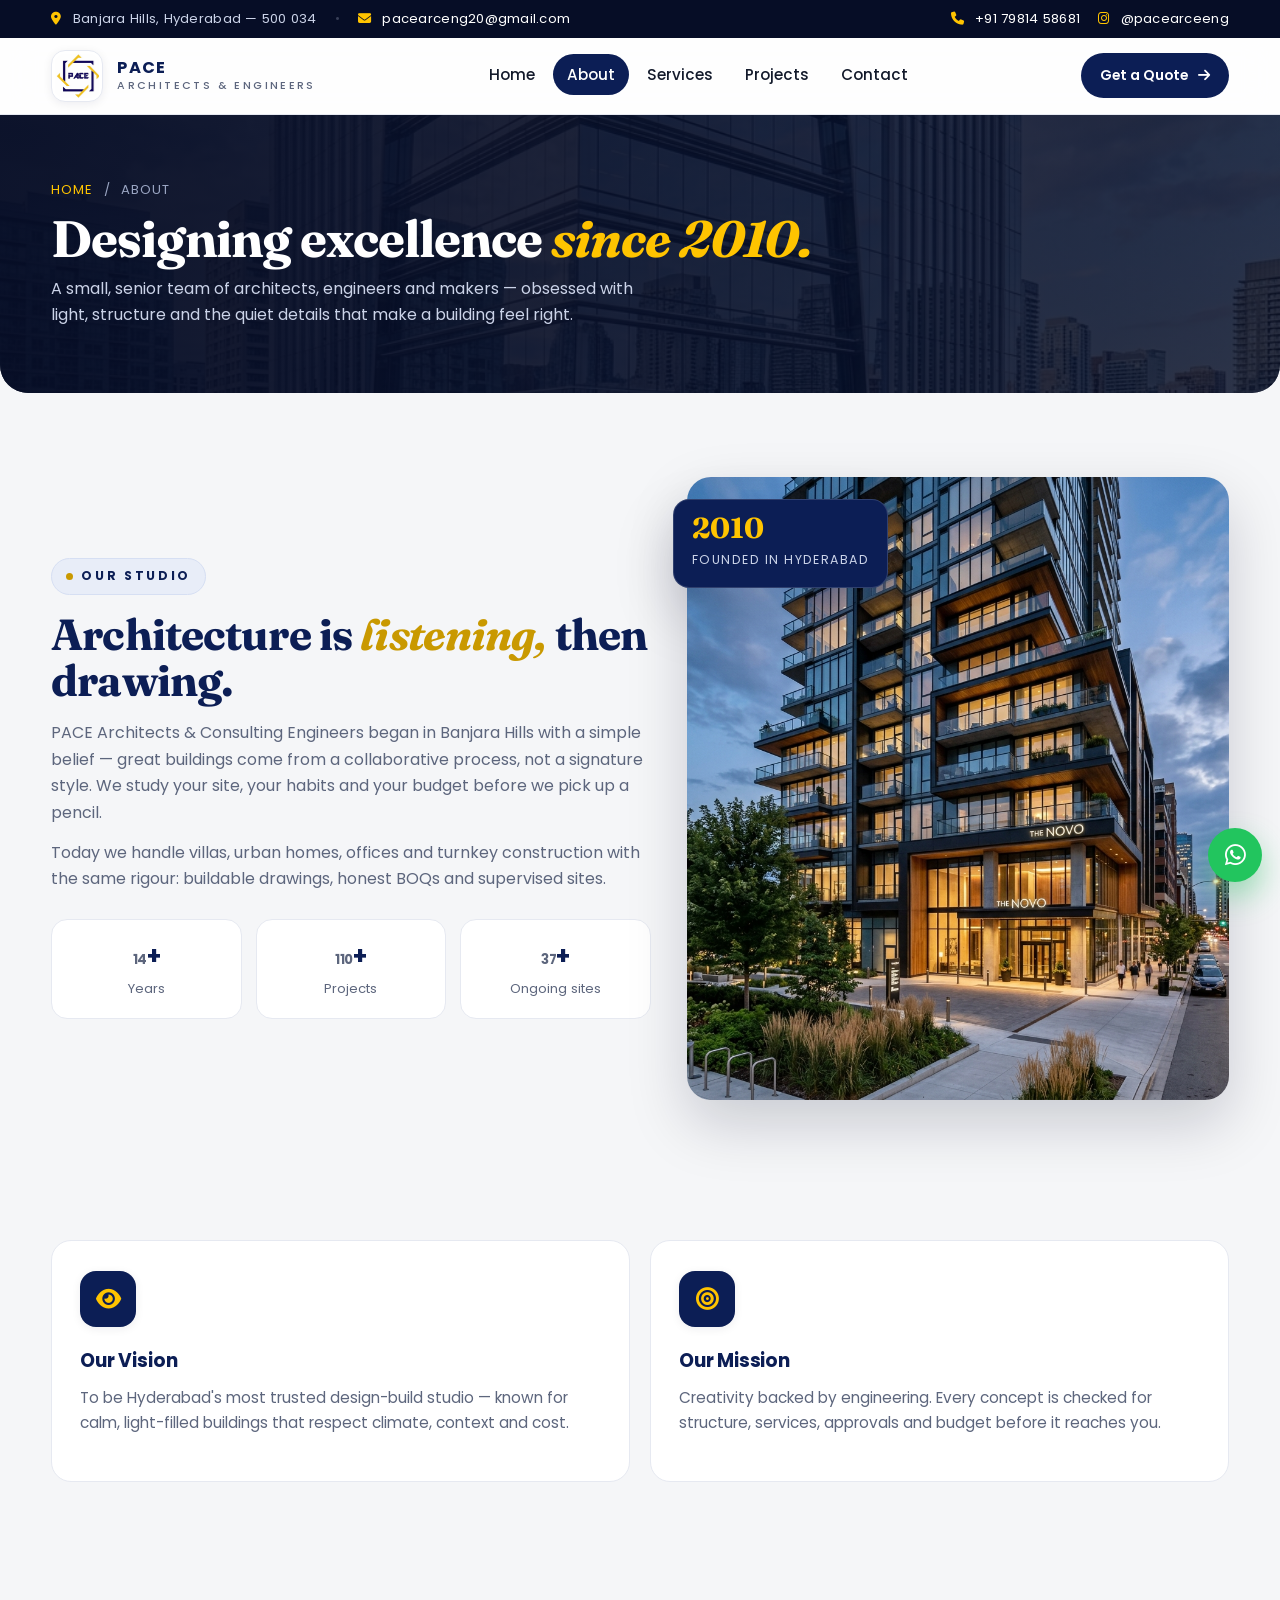
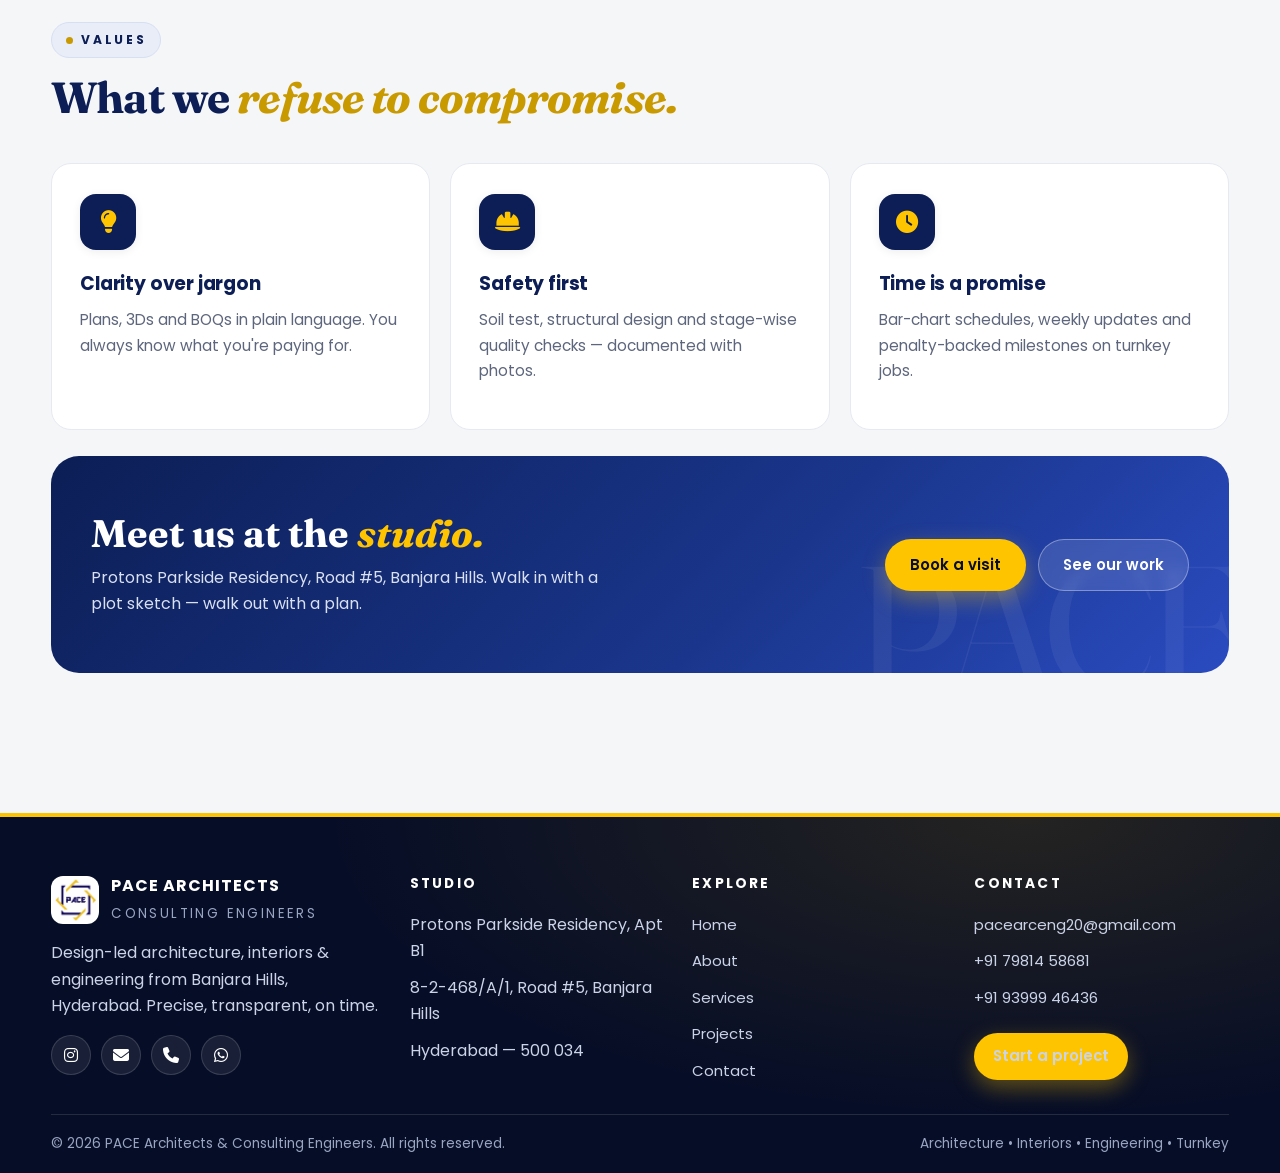
==== docs/about.html @ 1ede4aeb "Add static HTML build for GitHub Pages" ====
<!DOCTYPE html>
<html lang="en" class="no-js">
<head>
  <meta charset="UTF-8">
  <meta name="viewport" content="width=device-width, initial-scale=1.0">
  <title>About — PACE Architects &amp; Consulting Engineers, Hyderabad</title>
  <meta name="description" content="Multidisciplinary architecture studio in Banjara Hills since 2010. Vision, process and values.">
  <meta name="theme-color" content="#060D26">
  <meta property="og:title" content="About — PACE Architects &amp; Consulting Engineers, Hyderabad">
  <meta property="og:description" content="Multidisciplinary architecture studio in Banjara Hills since 2010. Vision, process and values.">
  <meta property="og:type" content="website">
  <meta property="og:image" content="assets/images/villa.jpg">
  <link rel="icon" type="image/jpeg" href="assets/images/logo.jpeg">
  <link rel="preconnect" href="https://fonts.googleapis.com">
  <link rel="preconnect" href="https://fonts.gstatic.com" crossorigin>
  <link href="https://fonts.googleapis.com/css2?family=Fraunces:ital,opsz,wght@0,9..144,400;0,9..144,500;0,9..144,600;1,9..144,400;1,9..144,500&family=Poppins:wght@300;400;500;600;700&display=swap" rel="stylesheet">
  <link rel="stylesheet" href="https://cdnjs.cloudflare.com/ajax/libs/font-awesome/6.5.2/css/all.min.css">
  <link rel="stylesheet" href="assets/css/style.css">
</head>
<body>
<a class="skip-link" href="#main">Skip to content</a>
<div class="topbar">
  <div class="container">
    <div class="topbar-left">
      <span><i class="fas fa-location-dot"></i> Banjara Hills, Hyderabad — 500 034</span>
      <span class="dot">•</span>
      <a href="mailto:pacearceng20@gmail.com"><i class="fas fa-envelope"></i> pacearceng20@gmail.com</a>
    </div>
    <div class="topbar-right">
      <a href="tel:+917981458681"><i class="fas fa-phone"></i> +91 79814 58681</a>
      <a href="https://instagram.com/pacearceeng" target="_blank" rel="noopener"><i class="fab fa-instagram"></i> @pacearceeng</a>
    </div>
  </div>
</div>

<header class="site-header">
  <div class="container header-inner">
    <a class="brand" href="index.html" aria-label="PACE home">
      <img class="brand-logo" src="assets/images/logo.jpeg" alt="PACE logo">
      <span class="brand-text"><strong>PACE</strong><span>Architects &amp; Engineers</span></span>
    </a>
    <nav class="main-nav" id="primary-menu" aria-label="Primary">
      <ul class="nav-links">
        <li><a class="" href="index.html">Home</a></li>
        <li><a class="active" href="about.html">About</a></li>
        <li><a class="" href="services.html">Services</a></li>
        <li><a class="" href="projects.html">Projects</a></li>
        <li><a class="" href="contact.html">Contact</a></li>
      </ul>
    </nav>
    <div class="header-cta">
      <a href="contact.html" class="btn btn-navy btn-sm">Get a Quote <i class="fas fa-arrow-right"></i></a>
      <button type="button" class="menu-btn" aria-label="Toggle menu" aria-expanded="false" aria-controls="primary-menu"><span></span><span></span><span></span></button>
    </div>
  </div>
</header>
<main id="main">
<section class="page-hero">
  <div class="page-hero-bg" style="background-image:url('assets/images/office.jpg')"></div>
  <div class="container">
    <div class="crumbs"><a href="index.html">Home</a> &nbsp;/&nbsp; About</div>
    <h1>Designing excellence <em>since 2010.</em></h1>
    <p>A small, senior team of architects, engineers and makers — obsessed with light, structure and the quiet details that make a building feel right.</p>
  </div>
</section>

<section class="section">
  <div class="container split">
    <div class="reveal">
      <span class="eyebrow">Our studio</span>
      <div class="section-head mb-16"><h2>Architecture is <em>listening,</em> then drawing.</h2></div>
      <p class="muted-text mb-14">PACE Architects &amp; Consulting Engineers began in Banjara Hills with a simple belief — great buildings come from a collaborative process, not a signature style. We study your site, your habits and your budget before we pick up a pencil.</p>
      <p class="muted-text">Today we handle villas, urban homes, offices and turnkey construction with the same rigour: buildable drawings, honest BOQs and supervised sites.</p>
      <div class="stat-row">
        <div class="stat"><strong><span data-count="15">15</span>+</strong><span>Years</span></div>
        <div class="stat"><strong><span data-count="120">120</span>+</strong><span>Projects</span></div>
        <div class="stat"><strong><span data-count="40">40</span>+</strong><span>Ongoing sites</span></div>
      </div>
    </div>
    <div class="split-media reveal reveal-d1">
      <img class="main" src="assets/images/apartment.jpg" alt="PACE residential tower" loading="lazy" decoding="async">
      <div class="exp-badge"><strong>2010</strong><br><small>Founded in Hyderabad</small></div>
    </div>
  </div>
</section>

<section class="section-tight">
  <div class="container grid-2">
    <div class="svc reveal"><div class="svc-icon"><i class="fas fa-eye"></i></div><h3>Our Vision</h3><p>To be Hyderabad's most trusted design-build studio — known for calm, light-filled buildings that respect climate, context and cost.</p></div>
    <div class="svc reveal reveal-d1"><div class="svc-icon"><i class="fas fa-bullseye"></i></div><h3>Our Mission</h3><p>Creativity backed by engineering. Every concept is checked for structure, services, approvals and budget before it reaches you.</p></div>
  </div>
</section>

<section class="section">
  <div class="container">
    <div class="section-head reveal"><span class="eyebrow">Values</span><h2>What we <em>refuse to compromise.</em></h2></div>
    <div class="grid-3">
      <div class="svc reveal"><div class="svc-icon"><i class="fas fa-lightbulb"></i></div><h3>Clarity over jargon</h3><p>Plans, 3Ds and BOQs in plain language. You always know what you're paying for.</p></div>
      <div class="svc reveal reveal-d1"><div class="svc-icon"><i class="fas fa-helmet-safety"></i></div><h3>Safety first</h3><p>Soil test, structural design and stage-wise quality checks — documented with photos.</p></div>
      <div class="svc reveal reveal-d2"><div class="svc-icon"><i class="fas fa-clock"></i></div><h3>Time is a promise</h3><p>Bar-chart schedules, weekly updates and penalty-backed milestones on turnkey jobs.</p></div>
    </div>
    <div class="cta reveal mt-26">
      <div><h2>Meet us at the <em>studio.</em></h2><p>Protons Parkside Residency, Road #5, Banjara Hills. Walk in with a plot sketch — walk out with a plan.</p></div>
      <div class="cta-actions"><a href="contact.html" class="btn btn-gold">Book a visit</a><a href="projects.html" class="btn btn-ghost">See our work</a></div>
    </div>
  </div>
</section>

</main>
<footer class="site-footer">
  <div class="container footer-grid">
    <div>
      <div class="footer-brand">
        <img src="assets/images/logo.jpeg" alt="PACE logo">
        <div><strong>PACE ARCHITECTS</strong><br><small class="footer-brand-sub">CONSULTING ENGINEERS</small></div>
      </div>
      <p class="footer-desc">Design-led architecture, interiors &amp; engineering from Banjara Hills, Hyderabad. Precise, transparent, on time.</p>
      <div class="socials">
        <a href="https://instagram.com/pacearceeng" target="_blank" rel="noopener" aria-label="Instagram"><i class="fab fa-instagram"></i></a>
        <a href="mailto:pacearceng20@gmail.com" aria-label="Email"><i class="fas fa-envelope"></i></a>
        <a href="tel:+917981458681" aria-label="Call"><i class="fas fa-phone"></i></a>
        <a href="https://wa.me/917981458681" target="_blank" rel="noopener" aria-label="WhatsApp"><i class="fab fa-whatsapp"></i></a>
      </div>
    </div>
    <div>
      <h4>Studio</h4>
      <ul>
        <li>Protons Parkside Residency, Apt B1</li>
        <li>8-2-468/A/1, Road #5, Banjara Hills</li>
        <li>Hyderabad — 500 034</li>
      </ul>
    </div>
    <div>
      <h4>Explore</h4>
      <ul>
        <li><a href="index.html">Home</a></li>
        <li><a href="about.html">About</a></li>
        <li><a href="services.html">Services</a></li>
        <li><a href="projects.html">Projects</a></li>
        <li><a href="contact.html">Contact</a></li>
      </ul>
    </div>
    <div>
      <h4>Contact</h4>
      <ul>
        <li><a href="mailto:pacearceng20@gmail.com">pacearceng20@gmail.com</a></li>
        <li><a href="tel:+917981458681">+91 79814 58681</a></li>
        <li><a href="tel:+919399946436">+91 93999 46436</a></li>
        <li class="mt-12"><a class="btn btn-gold btn-sm" href="contact.html">Start a project</a></li>
      </ul>
    </div>
  </div>
  <div class="container footer-bottom">
    <span>© <span data-year>2026</span> PACE Architects &amp; Consulting Engineers. All rights reserved.</span>
    <span>Architecture • Interiors • Engineering • Turnkey</span>
  </div>
</footer>

<a class="float-wa" href="https://wa.me/917981458681?text=Hi%20PACE%2C%20I%20have%20a%20project%20enquiry" target="_blank" rel="noopener" aria-label="Chat on WhatsApp"><i class="fab fa-whatsapp"></i></a>
<button type="button" class="to-top" aria-label="Back to top"><i class="fas fa-arrow-up"></i></button>
<script src="assets/js/main.js"></script>
</body>
</html>
---- docs/assets/css/style.css ----
/* ============================================================
   PACE Architects — Refined Design System v2
   Premium, calm, architectural. Navy + Gold + Warm neutrals.
   ============================================================ */
:root{
  --navy-950:#060D26;
  --navy:#0C1E55;
  --navy-600:#1A368C;
  --navy-100:#E8EDF8;
  --gold:#FFC400;
  --gold-dark:#C99900;
  --gold-soft:#FFF6D6;
  --ink:#131A2B;
  --muted:#5D667D;
  --muted-2:#8A93A9;
  --line:#E6E9F1;
  --bg:#F5F6F8;
  --card:#FFFFFF;
  --white:#FFFFFF;
  --radius:20px;
  --radius-sm:12px;
  --shadow-sm:0 2px 10px rgba(6,13,38,.07);
  --shadow:0 10px 30px rgba(6,13,38,.10);
  --shadow-lg:0 24px 60px rgba(6,13,38,.18);
  --font-body:'Poppins',system-ui,-apple-system,Segoe UI,Roboto,sans-serif;
  --font-display:'Fraunces',Georgia,serif;
  --header-h:76px;
  --container:1200px;
  --ease:cubic-bezier(.22,1,.36,1);
}
*{margin:0;padding:0;box-sizing:border-box}
html{scroll-behavior:smooth}
body{
  font-family:var(--font-body);
  color:var(--ink);
  background:var(--bg);
  line-height:1.65;
  -webkit-font-smoothing:antialiased;
  overflow-x:hidden;
}
img{max-width:100%;display:block}
a{color:inherit}
.container{width:min(92%,var(--container));margin-inline:auto}
::selection{background:var(--gold);color:var(--navy-950)}

/* ---------- Topbar ---------- */
.topbar{
  background:var(--navy-950);color:#CBD3E8;
  font-size:.82rem;letter-spacing:.02em;
}
.topbar .container{display:flex;justify-content:space-between;align-items:center;padding:8px 0;gap:16px}
.topbar a{color:#fff;text-decoration:none}
.topbar-left,.topbar-right{display:flex;align-items:center;gap:18px}
.topbar i{color:var(--gold);margin-right:7px}
.topbar .dot{opacity:.25}
/* Keep contact info reachable on mobile: condensed single row */
@media(max-width:820px){
  .topbar{font-size:.78rem}
  .topbar .container{padding:7px 0;gap:10px}
  .topbar-left span:first-child,.topbar .dot{display:none}
  .topbar-left,.topbar-right{gap:12px}
}

/* ---------- Skip link (a11y) ---------- */
.skip-link{
  position:absolute;left:-9999px;top:0;z-index:300;
  background:var(--navy);color:#fff;text-decoration:none;
  padding:10px 18px;border-radius:0 0 12px 0;font-weight:600;font-size:.9rem;
}
.skip-link:focus{left:0}

/* ---------- Header ---------- */
.site-header{
  position:sticky;top:0;z-index:100;
  background:rgba(255,255,255,.86);
  backdrop-filter:blur(16px) saturate(1.4);
  -webkit-backdrop-filter:blur(16px) saturate(1.4);
  border-bottom:1px solid var(--line);
  transition:box-shadow .3s ease;
}
.site-header.scrolled{box-shadow:var(--shadow)}
.header-inner{
  height:var(--header-h);
  display:flex;align-items:center;justify-content:space-between;gap:20px;
}
.brand{display:flex;align-items:center;gap:14px;text-decoration:none}
.brand-logo{
  width:52px;height:52px;border-radius:14px;object-fit:cover;
  background:#fff;padding:3px;border:1px solid var(--line);
  box-shadow:var(--shadow-sm);
}
.brand-text{display:flex;flex-direction:column;line-height:1.1}
.brand-text strong{font-size:1.02rem;font-weight:700;letter-spacing:.08em;color:var(--navy)}
.brand-text span{font-size:.68rem;letter-spacing:.22em;text-transform:uppercase;color:var(--muted);font-weight:500;margin-top:3px}
.main-nav{display:flex;align-items:center;gap:6px}
.nav-links{display:flex;align-items:center;gap:4px;list-style:none}
.nav-links a{
  text-decoration:none;font-weight:500;font-size:.95rem;color:var(--ink);
  padding:10px 14px;border-radius:999px;position:relative;transition:.25s;
}
.nav-links a:hover{background:var(--navy-100);color:var(--navy)}
.nav-links a.active{background:var(--navy);color:#fff}
.header-cta{display:flex;align-items:center;gap:12px}
.btn{
  display:inline-flex;align-items:center;justify-content:center;gap:10px;
  padding:13px 24px;border-radius:999px;font-weight:600;font-size:.93rem;
  text-decoration:none;border:1px solid transparent;cursor:pointer;
  transition:transform .25s var(--ease),box-shadow .25s,background .25s;
  white-space:nowrap;
}
.btn:active{transform:scale(.98)}
.btn-gold{background:var(--gold);color:var(--navy-950);box-shadow:0 8px 22px rgba(255,196,0,.35)}
.btn-gold:hover{transform:translateY(-2px);box-shadow:0 14px 30px rgba(255,196,0,.45);background:#FFD02E}
.btn-navy{background:var(--navy);color:#fff}
.btn-navy:hover{transform:translateY(-2px);background:var(--navy-600);box-shadow:var(--shadow)}
.btn-ghost{background:rgba(255,255,255,.12);color:#fff;border-color:rgba(255,255,255,.35);backdrop-filter:blur(6px)}
.btn-ghost:hover{background:#fff;color:var(--navy);transform:translateY(-2px)}
.btn-outline{background:#fff;border-color:var(--line);color:var(--navy)}
.btn-outline:hover{border-color:var(--navy);transform:translateY(-2px)}
.btn-sm{padding:10px 18px;font-size:.87rem}
.menu-btn{
  display:none;width:46px;height:46px;border-radius:12px;border:1px solid var(--line);
  background:#fff;cursor:pointer;flex-direction:column;align-items:center;justify-content:center;gap:5px;
}
.menu-btn span{width:20px;height:2px;background:var(--navy);border-radius:2px;transition:.3s}
.menu-btn.open span:nth-child(1){transform:translateY(7px) rotate(45deg)}
.menu-btn.open span:nth-child(2){opacity:0}
.menu-btn.open span:nth-child(3){transform:translateY(-7px) rotate(-45deg)}
@media(max-width:960px){
  .menu-btn{display:flex}
  .header-cta .btn{display:none}
  .main-nav{
    position:fixed;inset:var(--header-h) 0 auto 0;background:#fff;z-index:99;
    border-bottom:1px solid var(--line);padding:12px 4%;
    transform:translateY(-12px);opacity:0;pointer-events:none;transition:.3s;
    box-shadow:var(--shadow-lg);
  }
  .main-nav.open{transform:none;opacity:1;pointer-events:auto}
  .nav-links{flex-direction:column;align-items:stretch;width:100%}
  .nav-links a{display:block;padding:14px 16px}
}

/* ---------- Hero ---------- */
.hero{
  position:relative;min-height:88vh;display:flex;align-items:center;
  color:#fff;overflow:hidden;background:var(--navy-950);
  border-radius:0 0 32px 32px;
}
.hero-bg{position:absolute;inset:0;transition:opacity 1.2s ease;opacity:1;background-size:cover;background-position:center}
.hero-bg.fading{opacity:0}
.hero::after{
  content:'';position:absolute;inset:0;
  background:
    linear-gradient(90deg,rgba(6,13,38,.88) 0%,rgba(6,13,38,.62) 48%,rgba(6,13,38,.22) 100%),
    linear-gradient(0deg,rgba(6,13,38,.55) 0%,transparent 55%);
}
.hero-inner{position:relative;z-index:2;padding:72px 0 88px;width:min(92%,var(--container));margin-inline:auto}
.hero-badge{
  display:inline-flex;align-items:center;gap:10px;
  background:rgba(255,255,255,.12);border:1px solid rgba(255,255,255,.22);
  backdrop-filter:blur(10px);padding:8px 14px 8px 8px;border-radius:999px;
  font-size:.82rem;letter-spacing:.12em;text-transform:uppercase;font-weight:600;
  margin-bottom:22px;
}
.hero-badge .pulse{width:30px;height:30px;border-radius:999px;background:var(--gold);color:var(--navy-950);display:grid;place-items:center;font-size:.9rem}
.hero h1{
  font-family:var(--font-display);font-weight:600;
  font-size:clamp(2.6rem,5.6vw,4.6rem);line-height:1.02;letter-spacing:-.02em;
  max-width:14ch;margin-bottom:18px;
}
.hero h1 em{font-style:italic;color:var(--gold);font-weight:500}
.hero p.lead{max-width:56ch;color:#D9E0F2;font-size:clamp(1rem,1.5vw,1.18rem);margin-bottom:30px}
.hero-actions{display:flex;gap:14px;flex-wrap:wrap;margin-bottom:36px}
.hero-meta{display:flex;gap:12px;flex-wrap:wrap}
.hero-chip{
  display:flex;align-items:center;gap:12px;
  background:rgba(255,255,255,.10);border:1px solid rgba(255,255,255,.18);
  backdrop-filter:blur(12px);border-radius:16px;padding:12px 16px;min-width:210px;
}
.hero-chip i{width:40px;height:40px;border-radius:12px;display:grid;place-items:center;background:var(--gold);color:var(--navy-950)}
.hero-chip strong{display:block;font-size:.95rem;line-height:1.2}
.hero-chip small{color:#CBD3E8;font-size:.82rem}
.hero-dots{position:absolute;z-index:3;right:4%;bottom:28px;display:flex;gap:8px}
.hero-dots button{width:28px;height:4px;border-radius:999px;border:0;background:rgba(255,255,255,.3);cursor:pointer;transition:.3s}
.hero-dots button.on{background:var(--gold);width:42px}
.hero-scroll{position:absolute;left:4%;bottom:24px;z-index:3;color:#CBD3E8;font-size:.78rem;letter-spacing:.2em;text-transform:uppercase;display:flex;align-items:center;gap:10px}
.hero-scroll::after{content:'';width:48px;height:1px;background:rgba(255,255,255,.4)}
@media(max-width:700px){
  .hero{border-radius:0 0 20px 20px;min-height:92vh}
  .hero-meta{flex-direction:column}
  .hero-chip{min-width:0}
  .hero-scroll{display:none}
}

/* ---------- Price strip ---------- */
.price-strip{margin-top:-38px;position:relative;z-index:5}
.price-grid{display:grid;grid-template-columns:1fr 1fr;gap:16px}
.price-card{
  background:#fff;border:1px solid var(--line);border-radius:var(--radius);
  padding:20px 22px;display:flex;align-items:center;gap:16px;box-shadow:var(--shadow);
  text-decoration:none;color:inherit;transition:transform .3s var(--ease),box-shadow .3s,border-color .3s;
}
a.price-card:hover{transform:translateY(-4px);box-shadow:var(--shadow-lg);border-color:#D6DFF3}
a.price-card:focus-visible{outline:3px solid var(--gold);outline-offset:3px}
.price-icon{width:54px;height:54px;border-radius:16px;display:grid;place-items:center;font-size:1.35rem;flex-shrink:0}
.price-icon.gold{background:var(--navy);color:var(--gold)}
.price-icon.navy{background:var(--gold-soft);color:var(--navy);border:1px solid #F0D97A}
.price-card small{color:var(--muted);font-size:.82rem;letter-spacing:.06em;text-transform:uppercase;font-weight:600}
.price-card strong{font-size:1.35rem;color:var(--navy);letter-spacing:-.02em}
.price-card p{font-size:.86rem;color:var(--muted)}
@media(max-width:700px){.price-grid{grid-template-columns:1fr}}

/* ---------- Sections ---------- */
.section{padding:84px 0}
.section-tight{padding:56px 0}
.eyebrow{
  display:inline-flex;align-items:center;gap:8px;
  font-size:.76rem;font-weight:700;letter-spacing:.22em;text-transform:uppercase;
  color:var(--navy);background:var(--navy-100);border:1px solid #D6DFF3;
  padding:7px 14px;border-radius:999px;margin-bottom:16px;
}
.eyebrow::before{content:'';width:7px;height:7px;border-radius:99px;background:var(--gold-dark)}
.section-head{max-width:720px;margin-bottom:42px}
.section-head.center{margin-inline:auto;text-align:center}
.section-head h2{font-family:var(--font-display);font-size:clamp(1.9rem,3.4vw,2.9rem);line-height:1.08;letter-spacing:-.02em;color:var(--navy);margin-bottom:12px}
.section-head h2 em{font-style:italic;color:var(--gold-dark)}
.section-head p{color:var(--muted);font-size:1.04rem}
.section-head.center p{margin-inline:auto}
.on-dark .section-head h2{color:#fff}
.on-dark .section-head p{color:#CBD3E8}
.on-dark .eyebrow{background:rgba(255,255,255,.1);border-color:rgba(255,255,255,.2);color:var(--gold)}

/* ---------- Cards ---------- */
.grid-3{display:grid;grid-template-columns:repeat(3,1fr);gap:20px}
.grid-2{display:grid;grid-template-columns:repeat(2,1fr);gap:20px}
@media(max-width:900px){.grid-3{grid-template-columns:1fr}.grid-2{grid-template-columns:1fr}}
.svc{
  background:var(--card);border:1px solid var(--line);border-radius:var(--radius);
  padding:30px 28px;position:relative;overflow:hidden;transition:transform .35s var(--ease),box-shadow .35s,border-color .35s;
}
.svc::after{content:'';position:absolute;inset:auto -30% -55% -30%;height:220px;background:radial-gradient(closest-side,rgba(255,196,0,.22),transparent);opacity:0;transition:.4s}
.svc:hover{transform:translateY(-8px);box-shadow:var(--shadow-lg);border-color:#D6DFF3}
.svc:hover::after{opacity:1}
.svc-icon{width:56px;height:56px;border-radius:16px;display:grid;place-items:center;font-size:1.4rem;background:var(--navy);color:var(--gold);margin-bottom:18px;box-shadow:var(--shadow-sm)}
.svc h3{color:var(--navy);font-size:1.18rem;margin-bottom:8px;letter-spacing:-.01em}
.svc p{color:var(--muted);font-size:.96rem;margin-bottom:16px}
.svc a.link{font-weight:600;font-size:.9rem;color:var(--navy);text-decoration:none;display:inline-flex;align-items:center;gap:8px}
.svc a.link i{transition:.25s}
.svc a.link:hover{color:var(--gold-dark)}
.svc a.link:hover i{transform:translateX(4px)}
.svc-num{position:absolute;top:18px;right:20px;font-family:var(--font-display);font-size:2.2rem;color:var(--line);line-height:1}
/* Static info cards (no hover affordance) */
.svc--static:hover{transform:none;box-shadow:var(--shadow-sm);border-color:var(--line)}
.svc--static:hover::after{opacity:0}

/* feature list */
.check-list{list-style:none;display:grid;gap:10px;margin-top:16px}
.check-list li{display:flex;gap:10px;align-items:flex-start;color:var(--muted);font-size:.94rem}
.check-list i{color:#0E9F6E;margin-top:4px}

/* ---------- Split ---------- */
.split{display:grid;grid-template-columns:1.05fr .95fr;gap:36px;align-items:center}
@media(max-width:900px){.split{grid-template-columns:1fr}}
.split-media{position:relative}
.split-media img.main{border-radius:24px;box-shadow:var(--shadow-lg);aspect-ratio:4/4.6;object-fit:cover;width:100%}
.split-media img.small{position:absolute;right:-16px;bottom:-18px;width:46%;border-radius:18px;border:6px solid #fff;box-shadow:var(--shadow-lg);aspect-ratio:1/1;object-fit:cover}
.exp-badge{
  position:absolute;left:-14px;top:22px;background:var(--navy);color:#fff;
  border-radius:16px;padding:14px 18px;box-shadow:var(--shadow-lg);border:1px solid rgba(255,255,255,.15);
}
.exp-badge strong{font-family:var(--font-display);font-size:1.8rem;color:var(--gold);line-height:1}
.exp-badge small{font-size:.78rem;letter-spacing:.12em;text-transform:uppercase;color:#CBD3E8}
.stat-row{display:grid;grid-template-columns:repeat(3,1fr);gap:14px;margin-top:26px}
.stat{background:#fff;border:1px solid var(--line);border-radius:16px;padding:16px;text-align:center}
.stat strong{font-size:1.5rem;color:var(--navy);display:block;letter-spacing:-.02em}
.stat span{font-size:.82rem;color:var(--muted)}
@media(max-width:560px){.stat-row{grid-template-columns:1fr 1fr}.exp-badge{left:10px}.split-media img.small{right:10px;bottom:-14px;width:52%}}
@media(max-width:700px){
  .split-media img.small{right:8px;bottom:-12px}
  .price-card{flex-wrap:wrap}
}

/* ---------- Portfolio ---------- */
.work-grid{display:grid;grid-template-columns:repeat(3,1fr);gap:18px}
@media(max-width:900px){.work-grid{grid-template-columns:1fr 1fr}}
@media(max-width:600px){.work-grid{grid-template-columns:1fr}.work{aspect-ratio:4/3.4}}
.work{
  position:relative;border-radius:18px;overflow:hidden;background:var(--navy-950);
  aspect-ratio:4/4.8;box-shadow:var(--shadow-sm);isolation:isolate;
}
.work img{width:100%;height:100%;object-fit:cover;transition:transform .8s var(--ease)}
.work:hover img{transform:scale(1.07)}
.work::after{content:'';position:absolute;inset:0;background:linear-gradient(0deg,rgba(6,13,38,.88) 0%,rgba(6,13,38,.15) 58%,transparent 100%)}
.work-body{position:absolute;z-index:2;left:0;right:0;bottom:0;padding:20px;color:#fff}
.work-tag{display:inline-block;font-size:.72rem;letter-spacing:.16em;text-transform:uppercase;font-weight:700;background:var(--gold);color:var(--navy-950);padding:5px 10px;border-radius:999px;margin-bottom:10px}
.work-body h3{font-size:1.25rem;margin-bottom:4px;letter-spacing:-.01em}
.work-body p{color:#D9E0F2;font-size:.88rem}
.work-arrow{position:absolute;z-index:2;top:16px;right:16px;width:42px;height:42px;border-radius:999px;display:grid;place-items:center;background:rgba(255,255,255,.16);border:1px solid rgba(255,255,255,.3);color:#fff;backdrop-filter:blur(8px);transition:.3s}
.work:hover .work-arrow{background:var(--gold);color:var(--navy-950);border-color:var(--gold)}

/* ---------- Process ---------- */
.process{background:var(--navy-950);border-radius:28px;color:#fff;position:relative;overflow:hidden;padding:clamp(36px,5vw,64px) clamp(24px,4vw,56px)}
.process::before{content:'';position:absolute;inset:0;background:radial-gradient(600px 320px at 15% 10%,rgba(255,196,0,.18),transparent),radial-gradient(700px 380px at 90% 90%,rgba(26,54,140,.6),transparent)}
.process .container{position:relative}
.steps{display:grid;grid-template-columns:repeat(4,1fr);gap:16px;margin-top:10px}
@media(max-width:900px){.steps{grid-template-columns:1fr 1fr}}
@media(max-width:560px){.steps{grid-template-columns:1fr}}
.step{background:rgba(255,255,255,.07);border:1px solid rgba(255,255,255,.14);border-radius:18px;padding:24px;backdrop-filter:blur(8px)}
.step span.n{font-family:var(--font-display);color:var(--gold);font-size:2rem}
.step h4{margin:10px 0 8px}
.step p{color:#CBD3E8;font-size:.92rem}

/* ---------- Testimonials ---------- */
.quotes{display:grid;grid-template-columns:repeat(3,1fr);gap:18px}
@media(max-width:900px){.quotes{grid-template-columns:1fr}}
.quote{background:#fff;border:1px solid var(--line);border-radius:var(--radius);padding:26px;box-shadow:var(--shadow-sm)}
.quote .stars{color:var(--gold-dark);letter-spacing:2px;margin-bottom:12px}
.quote p{color:var(--ink);font-size:.96rem;margin-bottom:18px}
.quote-foot{display:flex;align-items:center;gap:12px}
.avatar{width:44px;height:44px;border-radius:999px;background:var(--navy);color:var(--gold);display:grid;place-items:center;font-weight:700}
.quote-foot strong{display:block;font-size:.92rem}
.quote-foot small{color:var(--muted)}

/* ---------- CTA ---------- */
.cta{
  background:linear-gradient(135deg,var(--navy) 0%,var(--navy-600) 60%,#2A4BC0 100%);
  border-radius:28px;color:#fff;position:relative;overflow:hidden;
  padding:56px 40px;display:grid;grid-template-columns:1.3fr .7fr;gap:24px;align-items:center;
}
.cta::before{content:'PACE';position:absolute;right:-10px;bottom:-42px;font-family:var(--font-display);font-size:11rem;line-height:1;color:rgba(255,255,255,.06);letter-spacing:-.05em;pointer-events:none}
.cta h2{font-family:var(--font-display);font-size:clamp(1.7rem,3vw,2.5rem);line-height:1.1;margin-bottom:10px}
.cta h2 em{color:var(--gold);font-style:italic}
.cta p{color:#D9E0F2;max-width:52ch}
.cta-actions{display:flex;gap:12px;justify-content:flex-end;flex-wrap:wrap;position:relative;z-index:2}
@media(max-width:860px){.cta{grid-template-columns:1fr;padding:36px 24px}.cta-actions{justify-content:flex-start}}

/* ---------- Page hero ---------- */
.page-hero{background:var(--navy-950);color:#fff;position:relative;overflow:hidden;border-radius:0 0 28px 28px}
.page-hero-bg{position:absolute;inset:0;background-size:cover;background-position:center;opacity:.32}
.page-hero::after{content:'';position:absolute;inset:0;background:linear-gradient(90deg,rgba(6,13,38,.9),rgba(6,13,38,.45))}
.page-hero .container{position:relative;z-index:2;padding:64px 0}
.page-hero h1{font-family:var(--font-display);font-size:clamp(2rem,4vw,3.2rem);line-height:1.05;letter-spacing:-.02em;margin:12px 0 10px}
.page-hero h1 em{color:var(--gold);font-style:italic}
.page-hero p{color:#CBD3E8;max-width:62ch}
.crumbs{font-size:.82rem;letter-spacing:.08em;text-transform:uppercase;color:#9AA5C2}
.crumbs a{color:var(--gold);text-decoration:none}

/* ---------- Contact ---------- */
.contact-grid{display:grid;grid-template-columns:.9fr 1.1fr;gap:20px;align-items:start}
@media(max-width:900px){.contact-grid{grid-template-columns:1fr}}
.info-card{background:var(--navy);color:#fff;border-radius:var(--radius);padding:32px;position:relative;overflow:hidden}
.info-card::after{content:'';position:absolute;width:320px;height:320px;right:-100px;top:-100px;background:radial-gradient(closest-side,rgba(255,196,0,.28),transparent)}
.info-card h3{font-family:var(--font-display);font-size:1.6rem;margin-bottom:6px}
.info-card>p{color:#CBD3E8;margin-bottom:22px}
.info-row{display:flex;gap:14px;padding:14px;border:1px solid rgba(255,255,255,.14);background:rgba(255,255,255,.06);border-radius:14px;margin-bottom:12px;position:relative;z-index:2}
.info-row i{width:42px;height:42px;border-radius:12px;background:var(--gold);color:var(--navy-950);display:grid;place-items:center;flex-shrink:0}
.info-row strong{display:block;font-size:.92rem}
.info-row span,.info-row a{color:#D9E0F2;font-size:.9rem;text-decoration:none}
.form-card{background:#fff;border:1px solid var(--line);border-radius:var(--radius);padding:32px;box-shadow:var(--shadow)}
.form-card h3{color:var(--navy);font-size:1.35rem;margin-bottom:6px}
.form-card>p{color:var(--muted);margin-bottom:20px;font-size:.94rem}
.f-grid{display:grid;grid-template-columns:1fr 1fr;gap:14px}
@media(max-width:600px){.f-grid{grid-template-columns:1fr}}
.field{margin-bottom:14px}
.field label{display:block;font-size:.84rem;font-weight:600;color:var(--navy);margin-bottom:7px}
.field input,.field textarea,.field select{
  width:100%;padding:13px 14px;border:1.5px solid var(--line);border-radius:12px;
  font:inherit;font-size:.94rem;background:#FBFCFE;transition:.25s;color:var(--ink);
}
.field input:focus,.field textarea:focus,.field select:focus{outline:none;border-color:var(--navy);background:#fff;box-shadow:0 0 0 4px rgba(12,30,85,.10)}
.alert{padding:14px 16px;border-radius:12px;margin-bottom:16px;font-size:.92rem;border:1px solid}
.alert.ok{background:#E7F8EF;border-color:#A9E5C3;color:#0E6B3A}
.alert.err{background:#FDECEC;border-color:#F5B5B5;color:#9B1C1C}
.alert.warn{background:#FFF6D6;border-color:#F0D97A;color:#7A5A00}
.map-frame{border:0;width:100%;height:320px;border-radius:var(--radius);margin-top:20px;box-shadow:var(--shadow-sm)}

/* ---------- Pricing table ---------- */
.price-table{display:grid;grid-template-columns:repeat(2,1fr);gap:18px}
@media(max-width:760px){.price-table{grid-template-columns:1fr}}
.plan{background:#fff;border:1px solid var(--line);border-radius:var(--radius);padding:30px;position:relative;overflow:hidden}
.plan.feat{border:2px solid var(--navy);box-shadow:var(--shadow-lg)}
.plan-flag{position:absolute;top:16px;right:16px;background:var(--gold);color:var(--navy-950);font-size:.72rem;font-weight:700;letter-spacing:.12em;text-transform:uppercase;padding:6px 12px;border-radius:999px}
.plan h3{color:var(--navy)}
.plan .rate{font-family:var(--font-display);font-size:2.2rem;color:var(--navy);margin:10px 0 4px}
.plan .rate small{font-family:var(--font-body);font-size:.9rem;color:var(--muted)}

/* ---------- Filter ---------- */
.filters{display:flex;gap:10px;flex-wrap:wrap;margin-bottom:22px}
.filters button{border:1px solid var(--line);background:#fff;padding:10px 18px;border-radius:999px;font:inherit;font-size:.88rem;font-weight:600;cursor:pointer;color:var(--muted);transition:.25s}
.filters button.on,.filters button:hover{background:var(--navy);color:#fff;border-color:var(--navy)}

/* ---------- Footer ---------- */
.site-footer{background:var(--navy-950);color:#CBD3E8;margin-top:56px;border-top:4px solid var(--gold);position:relative;overflow:hidden}
.site-footer::before{content:'';position:absolute;inset:0;background:radial-gradient(700px 300px at 80% 0%,rgba(255,196,0,.12),transparent)}
.footer-grid{position:relative;display:grid;grid-template-columns:1.3fr 1fr 1fr 1fr;gap:28px;padding:56px 0 30px}
@media(max-width:900px){.footer-grid{grid-template-columns:1fr 1fr}}
@media(max-width:560px){.footer-grid{grid-template-columns:1fr}}
.footer-brand{display:flex;align-items:center;gap:12px;margin-bottom:14px}
.footer-brand img{width:48px;height:48px;border-radius:12px;background:#fff;padding:3px}
.footer-brand strong{color:#fff;letter-spacing:.06em}
.site-footer h4{color:#fff;font-size:.86rem;letter-spacing:.16em;text-transform:uppercase;margin-bottom:16px}
.site-footer ul{list-style:none;display:grid;gap:10px}
.site-footer ul a{color:#CBD3E8;text-decoration:none;font-size:.93rem;transition:.2s}
.site-footer ul a:hover{color:var(--gold);padding-left:4px}
.footer-bottom{position:relative;border-top:1px solid rgba(255,255,255,.12);padding:18px 0;display:flex;justify-content:space-between;gap:12px;flex-wrap:wrap;font-size:.85rem;color:#9AA5C2}
.socials{display:flex;gap:10px;margin-top:16px}
.socials a{width:40px;height:40px;border-radius:999px;display:grid;place-items:center;background:rgba(255,255,255,.08);border:1px solid rgba(255,255,255,.14);color:#fff;text-decoration:none;transition:.25s}
.socials a:hover{background:var(--gold);color:var(--navy-950);border-color:var(--gold);transform:translateY(-2px)}

/* floating */
.float-wa{
  position:fixed;right:18px;bottom:18px;z-index:200;width:54px;height:54px;border-radius:999px;
  background:#22C55E;color:#fff;display:grid;place-items:center;font-size:1.5rem;text-decoration:none;
  box-shadow:0 14px 30px rgba(34,197,94,.4);transition:.25s;
}
.float-wa:hover{transform:translateY(-3px) scale(1.04)}
.to-top{
  position:fixed;right:18px;bottom:82px;z-index:200;width:44px;height:44px;border-radius:12px;
  background:var(--navy);color:var(--gold);border:1px solid rgba(255,255,255,.2);
  display:grid;place-items:center;cursor:pointer;opacity:0;pointer-events:none;transition:.3s;
}
.to-top.show{opacity:1;pointer-events:auto}

/* ---------- Reveal ---------- */
.reveal{opacity:0;transform:translateY(28px);transition:opacity .8s var(--ease),transform .8s var(--ease)}
.reveal.in{opacity:1;transform:none}
.reveal-d1{transition-delay:.08s}.reveal-d2{transition-delay:.16s}.reveal-d3{transition-delay:.24s}
@media(prefers-reduced-motion:reduce){
  *,*::before,*::after{animation:none!important;transition:none!important}
  .reveal{opacity:1;transform:none}
  html{scroll-behavior:auto}
}
/* no-JS fallback: if JS disabled, show content */
.no-js .reveal{opacity:1;transform:none}

/* focus */
a:focus-visible,button:focus-visible,input:focus-visible,textarea:focus-visible,select:focus-visible{outline:3px solid var(--gold);outline-offset:2px}

/* ---------- Utilities (replace inline styles) ---------- */
.section-head-split{display:flex;justify-content:space-between;align-items:end;max-width:none;gap:20px;flex-wrap:wrap}
.section-head-split>div:first-child{max-width:620px}
.mt-12{margin-top:12px}.mt-18{margin-top:18px}.mt-22{margin-top:22px}.mt-26{margin-top:26px}.mt-28{margin-top:28px}
.mb-14{margin-bottom:14px}.mb-16{margin-bottom:16px}.mb-18{margin-bottom:18px}.mb-20{margin-bottom:20px}.mb-28{margin-bottom:28px}
.muted-text{color:var(--muted)}
.small-note{color:var(--muted);font-size:.85rem}
.price-sub{font-size:.9rem;color:var(--muted)}
.footer-brand-sub{letter-spacing:.18em;color:#9AA5C2}
.footer-desc{max-width:36ch}
.btn-full{width:100%}
.form-note{color:var(--muted);font-size:.82rem;margin-top:10px}
.form-note-center{color:var(--muted);font-size:.82rem;margin-top:10px;text-align:center}
.inline-form-note{font-size:.82rem}
.split-actions{margin-top:22px;display:flex;gap:12px;flex-wrap:wrap}
.arch-offset{margin-top:0}
@media(min-width:993px){.arch-offset{margin-top:40px}}
.btn-arch{margin-top:15px}
.process-inner{position:relative}
.process h2{color:#fff}
.process h2 em{color:var(--gold)}
.eyebrow-dark{background:rgba(255,255,255,.1);border-color:rgba(255,255,255,.2);color:var(--gold)}
.eyebrow-dark::before{background:var(--gold)}
.work-img-alt{object-position:center 30%}
[data-goto-contact]{cursor:pointer}
[data-goto-contact]:focus-visible{outline:3px solid var(--gold);outline-offset:3px}

/* Architect Showcase Section */
.architect-showcase {
    background:var(--navy-950);
    color: #fff;
    padding: 84px 0;
    position: relative;
    overflow: hidden;
    border-block:1px solid rgba(255,255,255,.08);
}
.architect-showcase::before {
    content: '';
    position: absolute;
    top: -50%; left: -50%; width: 200%; height: 200%;
    background: radial-gradient(circle, rgba(255,204,0,0.03) 0%, transparent 60%);
    z-index: 1;
}
.architect-layout {
    display: flex;
    align-items: center;
    gap: 56px;
    position: relative;
    z-index: 2;
}
.architect-content {
    flex: 1;
}
.architect-content .eyebrow {
    color: var(--gold);
    border-color: rgba(255, 196, 0, 0.45);
    background: rgba(255, 196, 0, 0.12);
    margin-bottom: 25px;
}
.architect-content .eyebrow::before{background:var(--gold)}
.architect-content h2 {
    font-family:var(--font-display);
    font-size: clamp(2rem,3.6vw,3rem);
    line-height: 1.08;
    letter-spacing:-.02em;
    margin-bottom: 16px;
    font-weight: 600;
}
.architect-content h2 em {
    font-weight: 600;
    font-style: italic;
    color: var(--gold);
}
.architect-content p {
    font-size: 1.02rem;
    color: #CBD3E8;
    line-height: 1.75;
    margin-bottom: 14px;
    max-width: 52ch;
}
.architect-content p:last-of-type {
    margin-bottom: 28px;
}
.architect-visuals {
    flex: 1.2;
    position: relative;
    display: grid;
    grid-template-columns: 1fr 1fr;
    gap: 20px;
}
.arch-card {
    position: relative;
    border-radius: 16px;
    overflow: hidden;
    height: 400px;
    transform: translateY(0);
    transition: transform 0.6s cubic-bezier(0.165, 0.84, 0.44, 1);
    box-shadow: 0 30px 60px rgba(0,0,0,0.5);
    border:1px solid rgba(255,255,255,.12);
}
.arch-card.tall {
    height: 500px;
    transform: translateY(-50px);
}
.arch-card img {
    width: 100%; height: 100%;
    object-fit: cover;
    filter: grayscale(18%) contrast(1.06) brightness(.98);
    transition: filter 0.8s ease, transform 1s ease;
}
.arch-card:hover img {
    filter: grayscale(0%) contrast(1.05) brightness(1);
    transform: scale(1.05);
}
.arch-card:hover {
    transform: translateY(-10px);
}
.arch-card.tall:hover {
    transform: translateY(-60px);
}
.arch-glow {
    position: absolute;
    width: 300px; height: 300px;
    background: var(--gold);
    border-radius: 50%;
    filter: blur(100px);
    opacity: 0.15;
    top: 50%; left: 50%;
    transform: translate(-50%, -50%);
    pointer-events: none;
    z-index: 0;
}
@media (max-width: 992px) {
    .architect-showcase{padding:72px 0}
    .architect-layout { flex-direction: column; gap: 48px; }
    .architect-visuals { display: flex; flex-direction: column; width:100%; }
    .arch-card, .arch-card.tall { height: 320px; transform: none; }
    .arch-card.tall { transform: none; }
    .arch-card.tall:hover { transform: translateY(-10px); }
    .architect-content h2 { font-size: 2.5rem; }
}
@media(prefers-reduced-motion:reduce){
  .arch-card,.arch-card img,.arch-card.tall{transform:none!important;transition:none!important}
}

/* ============================================================
   ADVANCED SMOOTH & SLOW ANIMATIONS (TRENDING MODERN UI/UX)
   ============================================================ */
:root {
  /* Ultra-luxurious, slow, and steady ease */
  --ease-lux: cubic-bezier(0.16, 1, 0.3, 1);
  --ease-slow: cubic-bezier(0.25, 1, 0.5, 1);
}

/* 1. Slower, Steadied Scroll Reveals */
.reveal {
  opacity: 0;
  transform: translateY(45px) scale(0.98);
  transition: opacity 1.4s var(--ease-lux), transform 1.4s var(--ease-lux);
}
.reveal.in {
  opacity: 1;
  transform: none;
}
.reveal-d1 { transition-delay: 0.15s; }
.reveal-d2 { transition-delay: 0.30s; }
.reveal-d3 { transition-delay: 0.45s; }

/* 2. Slow Ken Burns Effect for Hero Backgrounds */
.hero-bg {
  transform: scale(1.05);
  transition: background-image 1.2s var(--ease-lux), transform 10s ease-out;
  animation: ken-burns 15s alternate infinite ease-in-out;
}
@keyframes ken-burns {
  0% { transform: scale(1.03) translate(0, 0); }
  100% { transform: scale(1.1) translate(-1%, -1%); }
}
.hero-bg.fading {
  /* During JS crossfade */
  transform: scale(1.08);
}

/* 3. Steady Floating Idle Animations for UI Badges & Cards */
.price-card, .exp-badge, .hero-chip {
  animation: float-steady 8s ease-in-out infinite alternate;
}
.price-card:nth-child(2) {
  animation-delay: -3.5s;
}
.hero-chip:nth-child(1) { animation-delay: -1s; }
.hero-chip:nth-child(2) { animation-delay: -3s; }
.hero-chip:nth-child(3) { animation-delay: -5s; }

@keyframes float-steady {
  0% { translate: 0 0; }
  100% { translate: 0 -8px; }
}

/* 4. Ultra-smooth Image Hovers (Projects / Work Grid) */
.work img, .split-media img, .svc:hover .svc-icon, .team-card img {
  transition: transform 1.8s var(--ease-lux), filter 1.8s var(--ease-lux);
}
.work:hover img, .split-media:hover .main {
  transform: scale(1.08);
  filter: brightness(1.05) contrast(1.05);
}

/* 5. Smooth Button & Link Transitions */
.btn, .link {
  transition: all 0.6s var(--ease-lux);
  position: relative;
  overflow: hidden;
}
.btn::after {
  content: '';
  position: absolute;
  top: 0; left: -150%;
  width: 100%; height: 100%;
  background: linear-gradient(90deg, transparent, rgba(255,255,255,0.2), transparent);
  transform: skewX(-20deg);
  transition: none;
}
.btn:hover::after {
  animation: sheen 1.5s var(--ease-lux) forwards;
}
@keyframes sheen {
  0% { left: -150%; }
  100% { left: 150%; }
}

/* 6. Subtle Parallax / Depth on Header */
.site-header {
  transition: background-color 0.8s var(--ease-lux), box-shadow 0.8s var(--ease-lux), padding 0.8s var(--ease-lux), transform 0.8s var(--ease-lux);
}
.site-header.scrolled {
  background: rgba(255, 255, 255, 0.92);
  backdrop-filter: blur(12px) saturate(150%);
  -webkit-backdrop-filter: blur(12px) saturate(150%);
  box-shadow: 0 10px 40px rgba(6,13,38,0.06);
  padding: 8px 0;
}

/* ============================================================
   ULTRA-PREMIUM PRICING CARDS UPGRADE
   ============================================================ */
.price-grid {
    display: flex;
    gap: 30px;
    justify-content: center;
    position: relative;
    z-index: 10;
    /* Optional: margin-top: -60px; to overlap hero if container allows */
}
@media (max-width: 800px) {
    .price-grid { flex-direction: column; }
}

.price-card {
    background: rgba(255, 255, 255, 0.85) !important;
    backdrop-filter: blur(25px) saturate(200%);
    -webkit-backdrop-filter: blur(25px) saturate(200%);
    border: 1px solid rgba(255, 255, 255, 0.6);
    border-radius: 24px;
    padding: 35px 40px !important;
    display: flex;
    align-items: flex-start;
    gap: 25px;
    text-decoration: none;
    color: var(--ink);
    box-shadow: 0 20px 50px rgba(6, 13, 38, 0.08) !important;
    transition: transform 1s var(--ease-lux), box-shadow 1s var(--ease-lux), background 1s var(--ease-lux) !important;
    flex: 1;
    max-width: 550px;
    position: relative;
    overflow: hidden;
}

/* Glass edge highlight */
.price-card::before {
    content: '';
    position: absolute;
    top: 0; left: 0; right: 0; bottom: 0;
    border-radius: 24px;
    padding: 2px;
    background: linear-gradient(135deg, rgba(255,255,255,1), rgba(255,255,255,0.1));
    -webkit-mask: linear-gradient(#fff 0 0) content-box, linear-gradient(#fff 0 0);
    -webkit-mask-composite: destination-out;
    mask-composite: exclude;
    pointer-events: none;
}

.price-card:hover {
    transform: translateY(-12px) scale(1.02) !important;
    box-shadow: 0 30px 70px rgba(6, 13, 38, 0.15) !important;
    background: rgba(255, 255, 255, 1) !important;
    /* Pause the float animation from previous step when hovered */
    animation-play-state: paused !important;
}

.price-icon {
    width: 65px !important;
    height: 65px !important;
    border-radius: 18px !important;
    display: flex;
    align-items: center;
    justify-content: center;
    font-size: 1.6rem !important;
    flex-shrink: 0;
    transition: transform 1s var(--ease-lux), box-shadow 1s var(--ease-lux) !important;
}
.price-icon.gold {
    background: linear-gradient(135deg, var(--gold), var(--gold-dark)) !important;
    color: var(--white) !important;
    box-shadow: 0 10px 20px rgba(255, 196, 0, 0.4) !important;
}
.price-icon.navy {
    background: linear-gradient(135deg, var(--navy-600), var(--navy)) !important;
    color: var(--white) !important;
    box-shadow: 0 10px 20px rgba(12, 30, 85, 0.4) !important;
}
.price-card:hover .price-icon {
    transform: scale(1.15) rotate(8deg) !important;
    box-shadow: 0 15px 30px rgba(0, 0, 0, 0.2) !important;
}

.price-card small {
    display: block;
    text-transform: uppercase;
    letter-spacing: 2px;
    font-size: 0.75rem !important;
    font-weight: 700 !important;
    color: var(--muted) !important;
    margin-bottom: 10px !important;
}

.price-card strong {
    display: block;
    font-size: 2.4rem !important;
    font-family: var(--font-display) !important;
    line-height: 1.1 !important;
    margin-bottom: 12px !important;
    background: linear-gradient(45deg, var(--navy), var(--navy-600));
    -webkit-background-clip: text;
    -webkit-text-fill-color: transparent;
    transition: all 0.8s var(--ease-lux) !important;
}

.price-card .price-sub {
    font-size: 1.1rem !important;
    font-family: var(--font-body) !important;
    font-weight: 500 !important;
    -webkit-text-fill-color: var(--muted-2) !important; /* overrides gradient if inherited */
}

.price-card p {
    font-size: 1rem !important;
    color: var(--muted) !important;
    line-height: 1.6 !important;
    margin: 0 !important;
    padding-right: 25px; /* Room for arrow */
}

/* Dynamic Hover Arrow */
.price-card::after {
    content: '\f061';
    font-family: 'Font Awesome 6 Free';
    font-weight: 900;
    position: absolute;
    right: 35px;
    top: 50%;
    transform: translateY(-50%) translateX(-25px);
    opacity: 0;
    color: var(--gold);
    font-size: 1.4rem;
    transition: all 0.8s var(--ease-lux);
}
.price-card:hover::after {
    transform: translateY(-50%) translateX(0);
    opacity: 1;
}
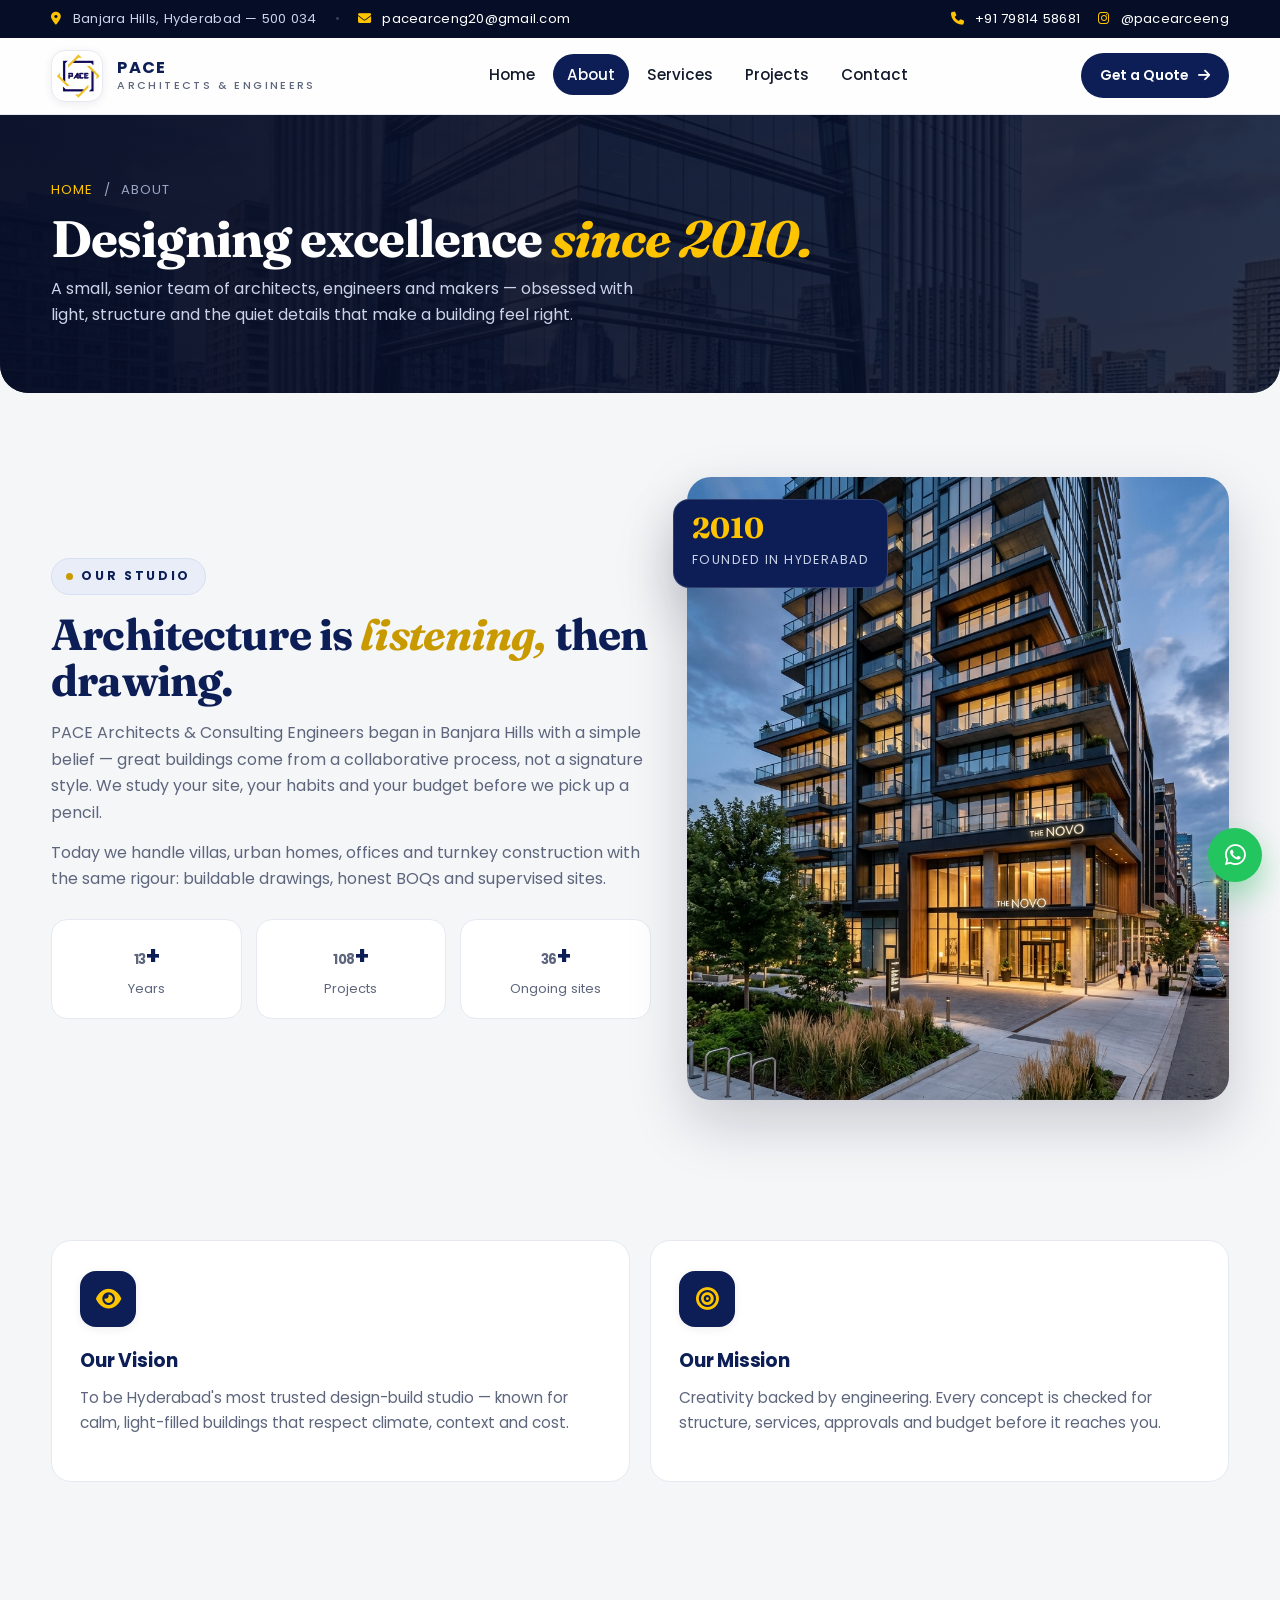
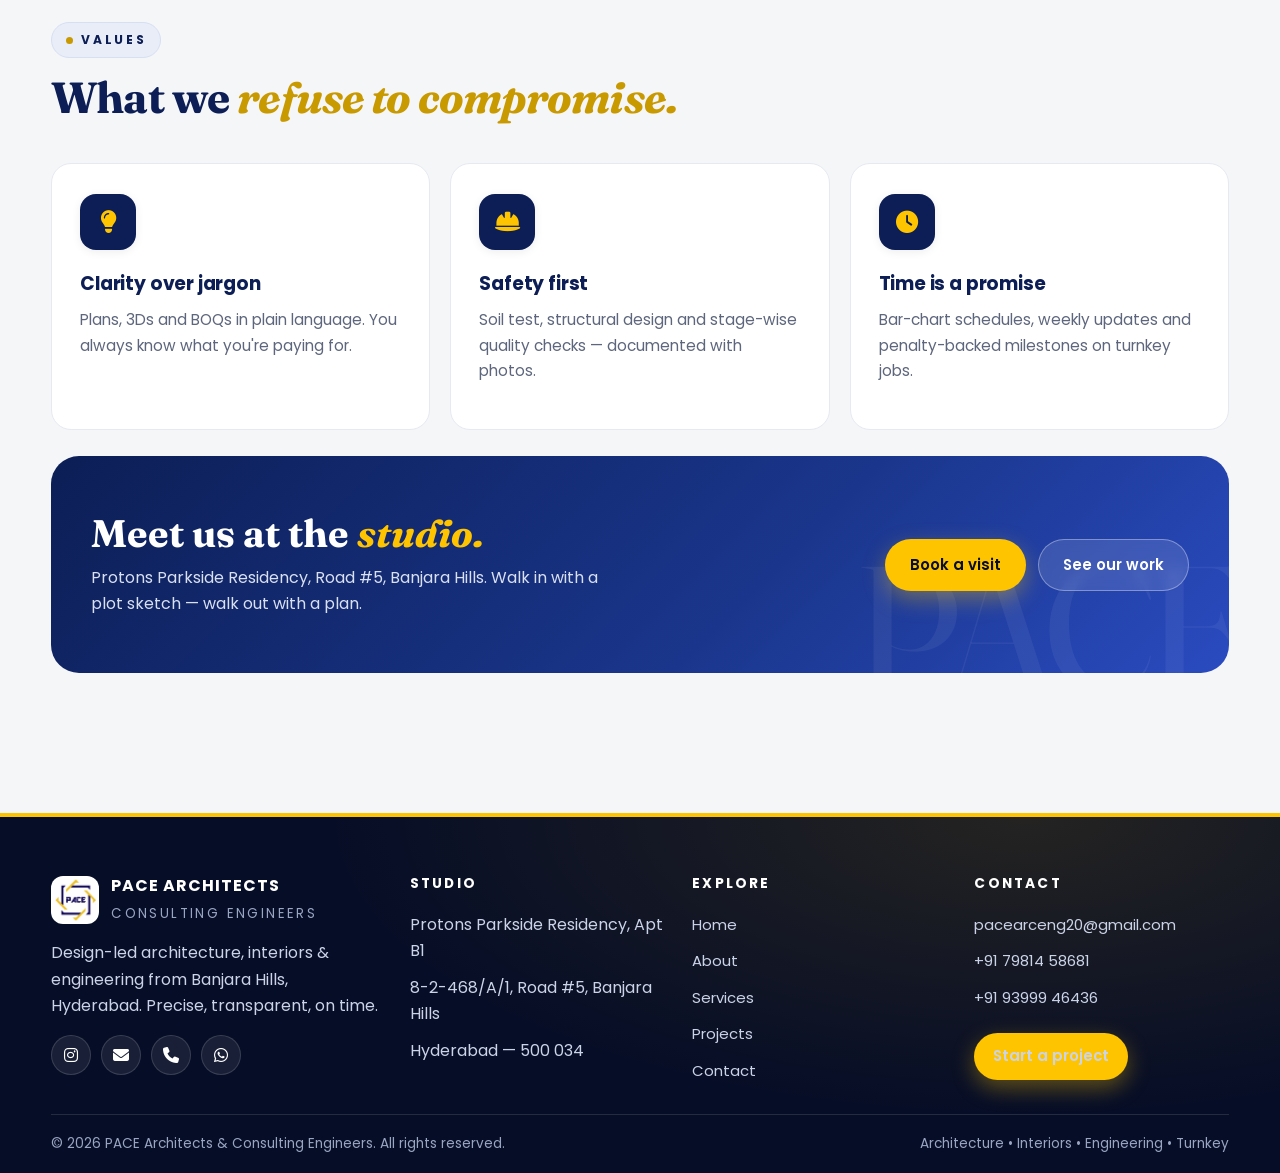
==== commit 4e89b2dd: "Fix WhatsApp preview image" ====
--- a/docs/about.html
+++ b/docs/about.html
@@ -9,7 +9,7 @@
   <meta property="og:title" content="About — PACE Architects &amp; Consulting Engineers, Hyderabad">
   <meta property="og:description" content="Multidisciplinary architecture studio in Banjara Hills since 2010. Vision, process and values.">
   <meta property="og:type" content="website">
-  <meta property="og:image" content="assets/images/villa.jpg">
+  <meta property="og:image" content="https://aifbtelanganastateparty-dotcom.github.io/pacearchitects/assets/images/villa.jpg">
   <link rel="icon" type="image/jpeg" href="assets/images/logo.jpeg">
   <link rel="preconnect" href="https://fonts.googleapis.com">
   <link rel="preconnect" href="https://fonts.gstatic.com" crossorigin>
